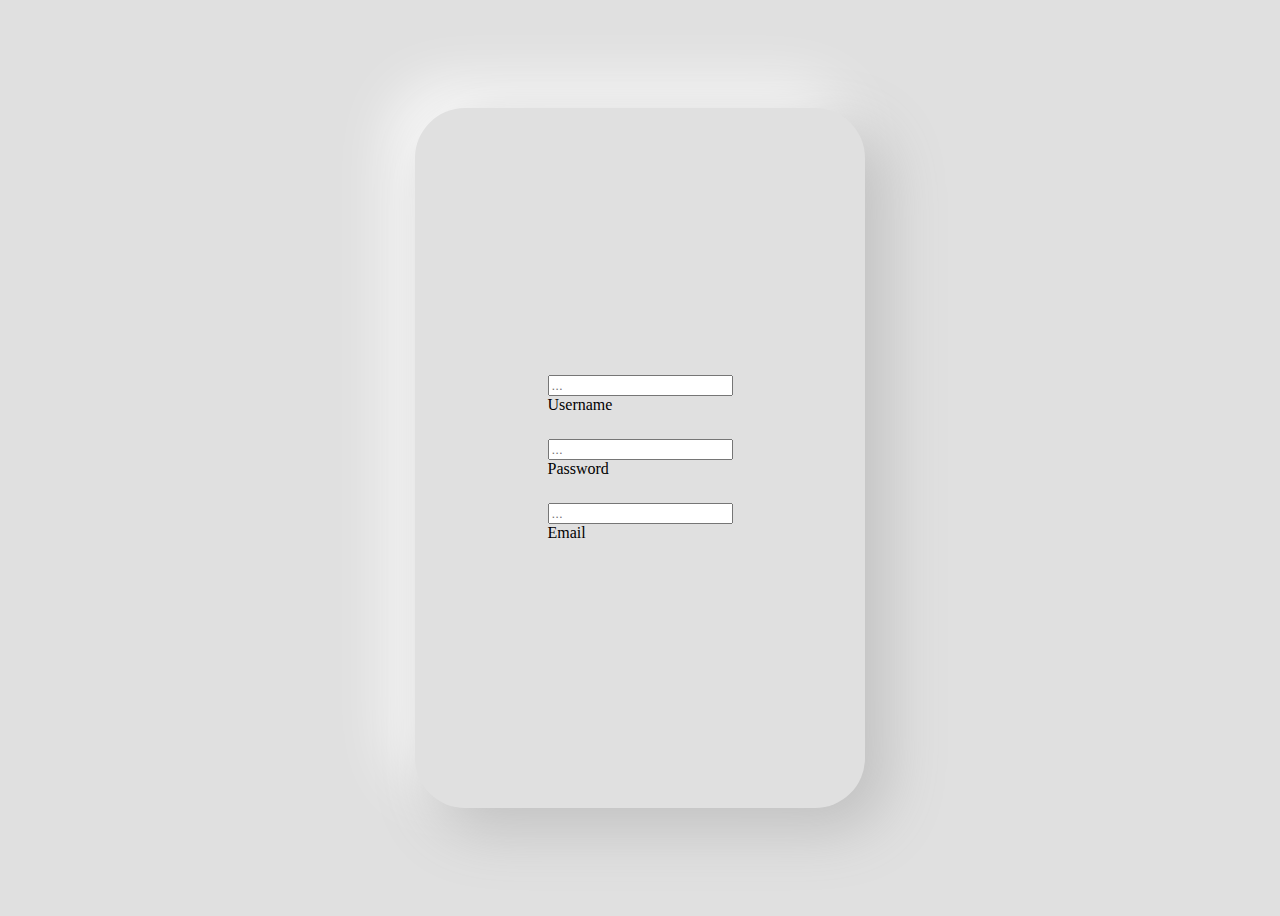
==== LoginForm/index.html @ 0e54b054 "added login form" ====
<!DOCTYPE html>
<html lang="en">
<head>
    <meta charset="UTF-8">
    <meta name="viewport" content="width=device-width, initial-scale=1.0">
    <title>Login Form</title>
    <link rel="stylesheet" href="style.css">
</head>
<body>
    <form class="login-form">
        <div class="form-input">
            <input type="text" name="username" id="username" placeholder="...">
            <label for="username">Username</label>
        </div>
        <div class="form-input">
            <input type="password" name="password" id="password" placeholder="...">
            <label for="password">Password</label>
        </div>
        <div class="form-input">
            <input type="email" name="email" id="email" placeholder="...">
            <label for="email">Email</label>
        </div>
    </form>
</body>
</html>
---- LoginForm/style.css ----
body {
    display: flex;
    justify-content: center;
    align-items: center;
    height: 100vh;
    background-color: #e0e0e0;
}

.login-form {
    display: flex;
    flex-direction: column;
    gap: 25px;
    align-items: center;
    justify-content: center;
    width: 450px;
    height: 700px;
    border-radius: 50px;
    background: #e0e0e0;
    box-shadow:  20px 20px 60px #bebebe,
                -20px -20px 60px #ffffff;
}

.form-input {
    display: flex;
    flex-direction: column;
}
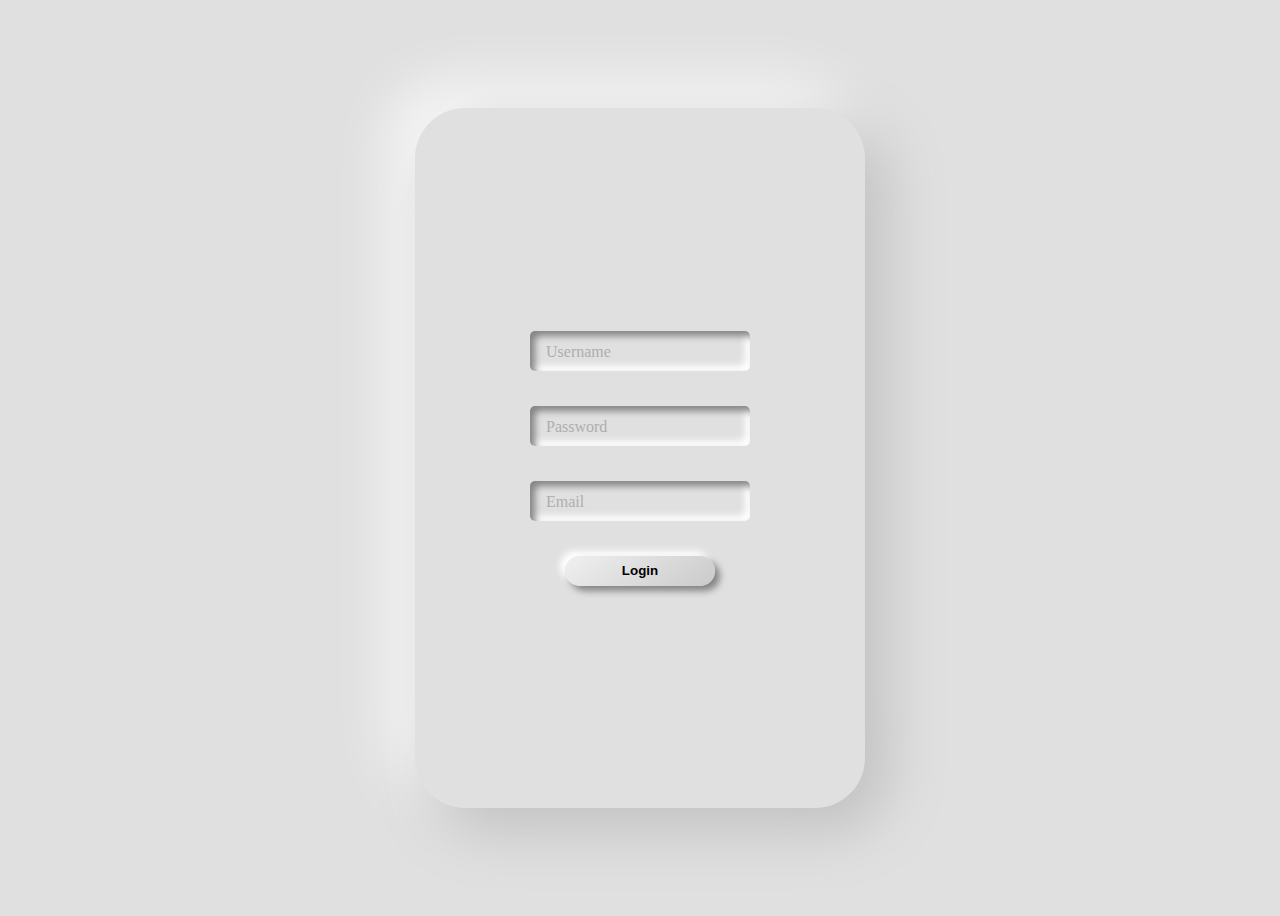
==== commit 3fc280f4: "update login form" ====
--- a/LoginForm/index.html
+++ b/LoginForm/index.html
@@ -9,17 +9,20 @@
 <body>
     <form class="login-form">
         <div class="form-input">
-            <input type="text" name="username" id="username" placeholder="...">
+            <input type="text" name="username" id="username" placeholder="">
             <label for="username">Username</label>
         </div>
         <div class="form-input">
-            <input type="password" name="password" id="password" placeholder="...">
+            <input type="password" name="password" id="password" placeholder="">
             <label for="password">Password</label>
         </div>
         <div class="form-input">
-            <input type="email" name="email" id="email" placeholder="...">
+            <input type="email" name="email" id="email" placeholder="">
             <label for="email">Email</label>
         </div>
+        <button class="btn">
+            Login
+        </button>
     </form>
 </body>
 </html>--- a/LoginForm/style.css
+++ b/LoginForm/style.css
@@ -9,7 +9,7 @@
 .login-form {
     display: flex;
     flex-direction: column;
-    gap: 25px;
+    gap: 35px;
     align-items: center;
     justify-content: center;
     width: 450px;
@@ -23,4 +23,49 @@
 .form-input {
     display: flex;
     flex-direction: column;
+    position: relative;
+}
+
+.form-input input {
+    border-radius: 5px;
+    width: 200px;
+    height: 30px;
+    padding: 5px;
+    padding-left: 15px;
+    background: #e0e0e0;
+    color: #565656;
+    box-shadow: inset 5px 5px 7px #848484,
+                inset -5px -5px 7px #ffffff;
+    border: none;
+}
+
+.form-input label {
+    position: absolute;
+    top: 0;
+    left: 0;
+    font-size: 16px;
+    translate: 0.625rem 0.625rem;
+    color: #aeaeae;
+    padding-inline: 0.25rem;
+    border: 2px solid transparent;
+    pointer-events: none;
+    transition: translate 250ms, background-color 250ms, border-color 250ms;
+}
+
+.form-input:focus-within label,
+.form-input:not(:has(:placeholder-shown)) label {
+    translate: 0.025rem -1.5rem;
+    color: #030104;
+}
+
+.btn {
+    cursor: pointer;
+    font-weight: 600;
+    width: 150px;
+    border: none;
+    height: 30px;
+    border-radius: 25px;
+    background: linear-gradient(145deg, #f0f0f0, #cacaca);
+    box-shadow:  5px 5px 7px #848484,
+                -5px -5px 7px #ffffff;
 }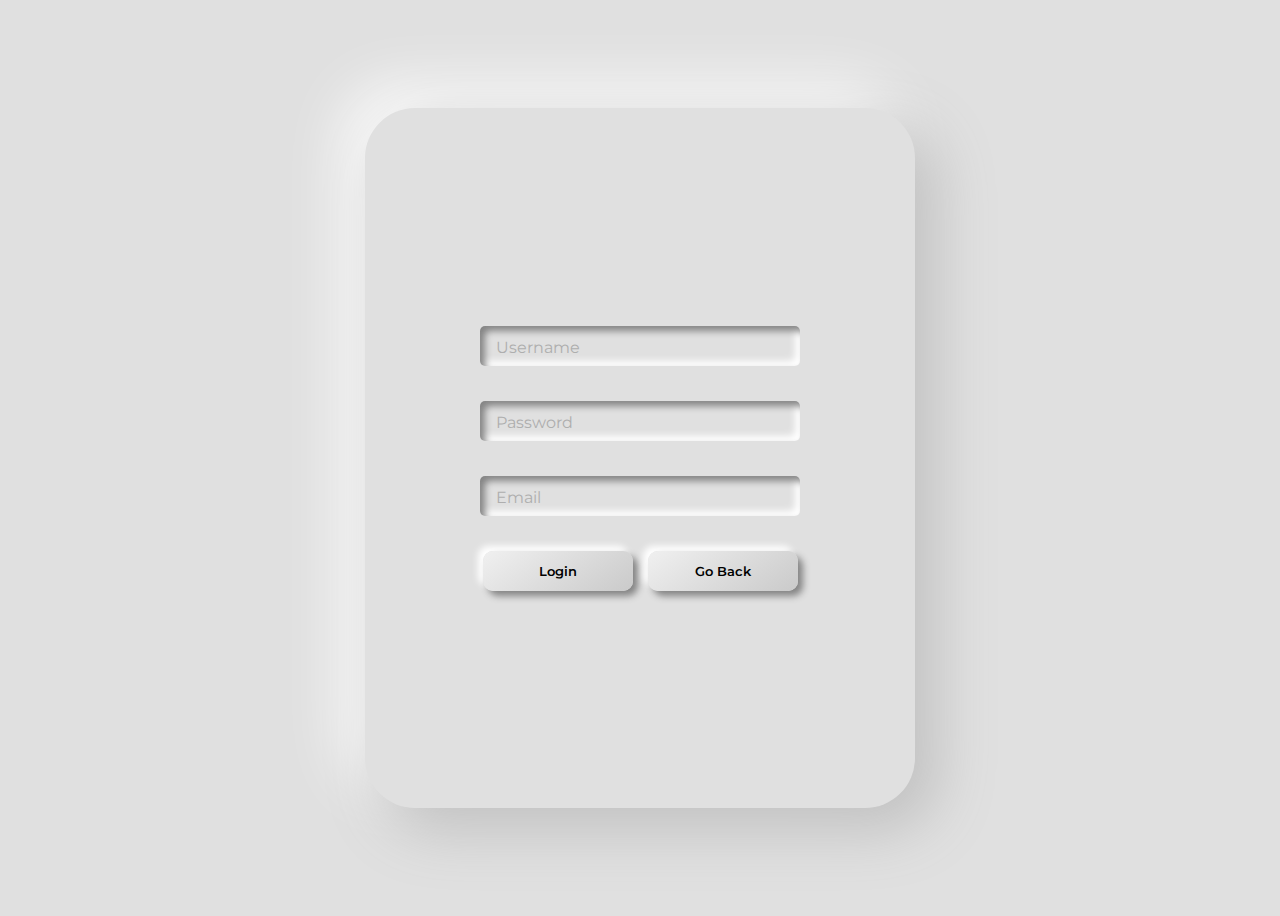
==== commit 0cbebb15: "updated login form" ====
--- a/LoginForm/index.html
+++ b/LoginForm/index.html
@@ -20,9 +20,14 @@
             <input type="email" name="email" id="email" placeholder="">
             <label for="email">Email</label>
         </div>
-        <button class="btn">
-            Login
-        </button>
+        <div class="buttons">
+            <button class="btn">
+                Login
+            </button>
+            <button class="btn">
+                Go Back
+            </button>
+        </div>
     </form>
 </body>
 </html>--- a/LoginForm/style.css
+++ b/LoginForm/style.css
@@ -1,3 +1,9 @@
+@import url('https://fonts.googleapis.com/css2?family=Montserrat:wght@100;300;400;500;600;700;800;900&display=swap');
+
+* {
+    font-family: 'Montserrat', serif;
+}
+
 body {
     display: flex;
     justify-content: center;
@@ -12,7 +18,7 @@
     gap: 35px;
     align-items: center;
     justify-content: center;
-    width: 450px;
+    width: 550px;
     height: 700px;
     border-radius: 50px;
     background: #e0e0e0;
@@ -28,7 +34,7 @@
 
 .form-input input {
     border-radius: 5px;
-    width: 200px;
+    width: 300px;
     height: 30px;
     padding: 5px;
     padding-left: 15px;
@@ -58,14 +64,25 @@
     color: #030104;
 }
 
+.buttons {
+    display: flex;
+    gap: 15px;
+}
+
 .btn {
     cursor: pointer;
     font-weight: 600;
     width: 150px;
     border: none;
-    height: 30px;
-    border-radius: 25px;
+    height: 40px;
+    border-radius: 10px;
     background: linear-gradient(145deg, #f0f0f0, #cacaca);
     box-shadow:  5px 5px 7px #848484,
                 -5px -5px 7px #ffffff;
+}
+
+.btn:hover {
+    background: linear-gradient(145deg, #cacaca, #f0f0f0);
+    box-shadow:  5px 5px 10px #5a5a5a,
+                 -5px -5px 10px #ffffff;
 }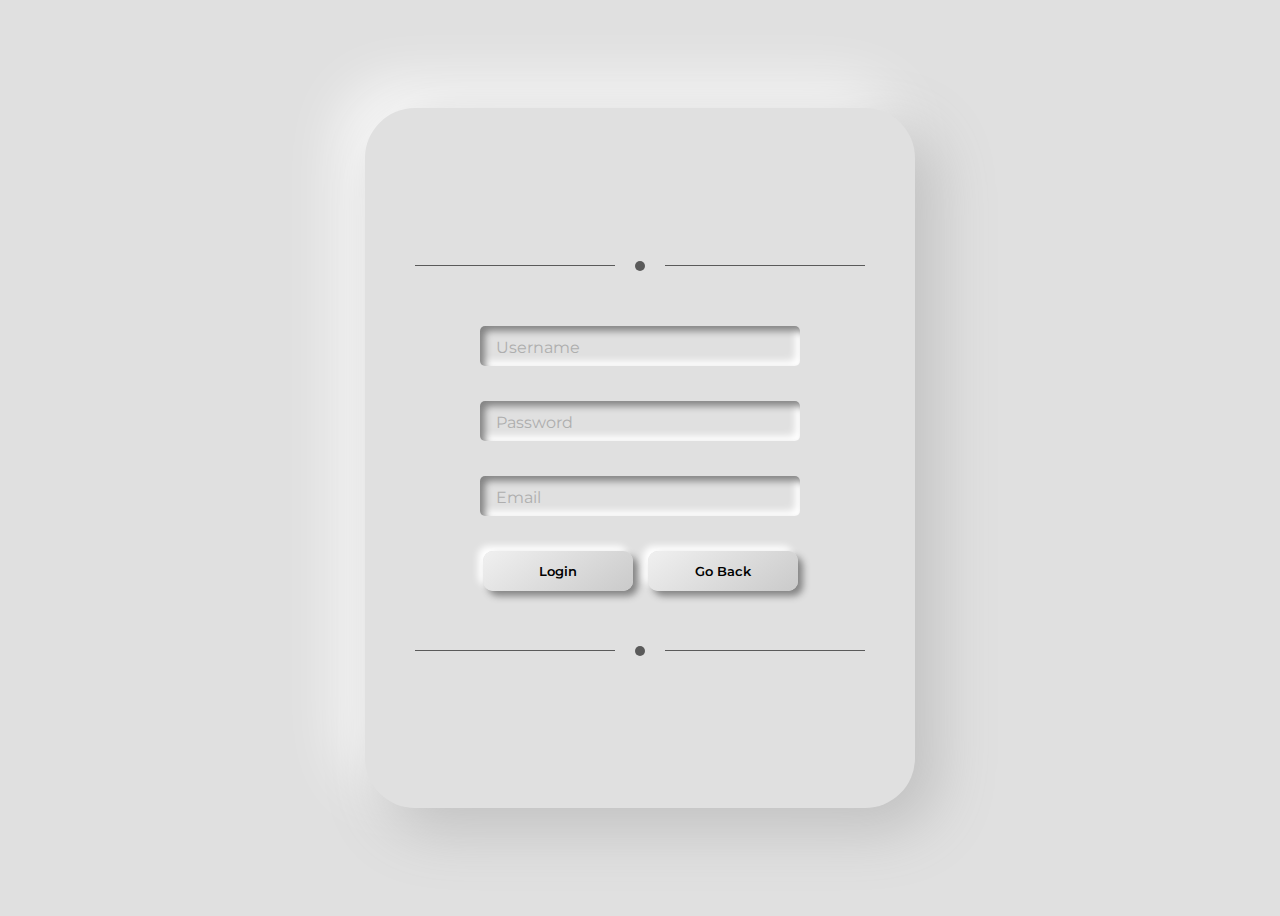
==== commit 97b5573b: "updated login form" ====
--- a/LoginForm/index.html
+++ b/LoginForm/index.html
@@ -8,6 +8,11 @@
 </head>
 <body>
     <form class="login-form">
+        <div class="separator">
+            <div class="separator-line"></div>
+            <div class="separator-dot"></div>
+            <div class="separator-line"></div>
+        </div>
         <div class="form-input">
             <input type="text" name="username" id="username" placeholder="">
             <label for="username">Username</label>
@@ -28,6 +33,11 @@
                 Go Back
             </button>
         </div>
+        <div class="separator">
+            <div class="separator-line"></div>
+            <div class="separator-dot"></div>
+            <div class="separator-line"></div>
+        </div>
     </form>
 </body>
 </html>--- a/LoginForm/style.css
+++ b/LoginForm/style.css
@@ -20,6 +20,7 @@
     justify-content: center;
     width: 550px;
     height: 700px;
+    border-radius: 50px;
     border-radius: 50px;
     background: #e0e0e0;
     box-shadow:  20px 20px 60px #bebebe,
@@ -45,6 +46,11 @@
     border: none;
 }
 
+.form-input input:focus {
+    outline: none;
+    border-inline: 2px solid white;
+}
+
 .form-input label {
     position: absolute;
     top: 0;
@@ -62,6 +68,7 @@
 .form-input:not(:has(:placeholder-shown)) label {
     translate: 0.025rem -1.5rem;
     color: #030104;
+    font-weight: 600;
 }
 
 .buttons {
@@ -85,4 +92,28 @@
     background: linear-gradient(145deg, #cacaca, #f0f0f0);
     box-shadow:  5px 5px 10px #5a5a5a,
                  -5px -5px 10px #ffffff;
-}+    font-weight: 700;
+}
+
+.separator {
+    display: flex;
+    align-items: center;
+    margin: 20px 0; 
+    padding: 0 50px;
+    gap: 10px;
+  }
+
+  .separator-line {
+    flex: 1;
+    height: 1px;
+    width: 200px;
+    background-color: #5a5a5a; /* Color of the line */
+  }
+
+  .separator-dot {
+    width: 10px;
+    height: 10px;
+    background-color: #5a5a5a; /* Color of the dot */
+    border-radius: 50%;
+    margin: 0 10px; /* Adjust the margin as needed */
+  }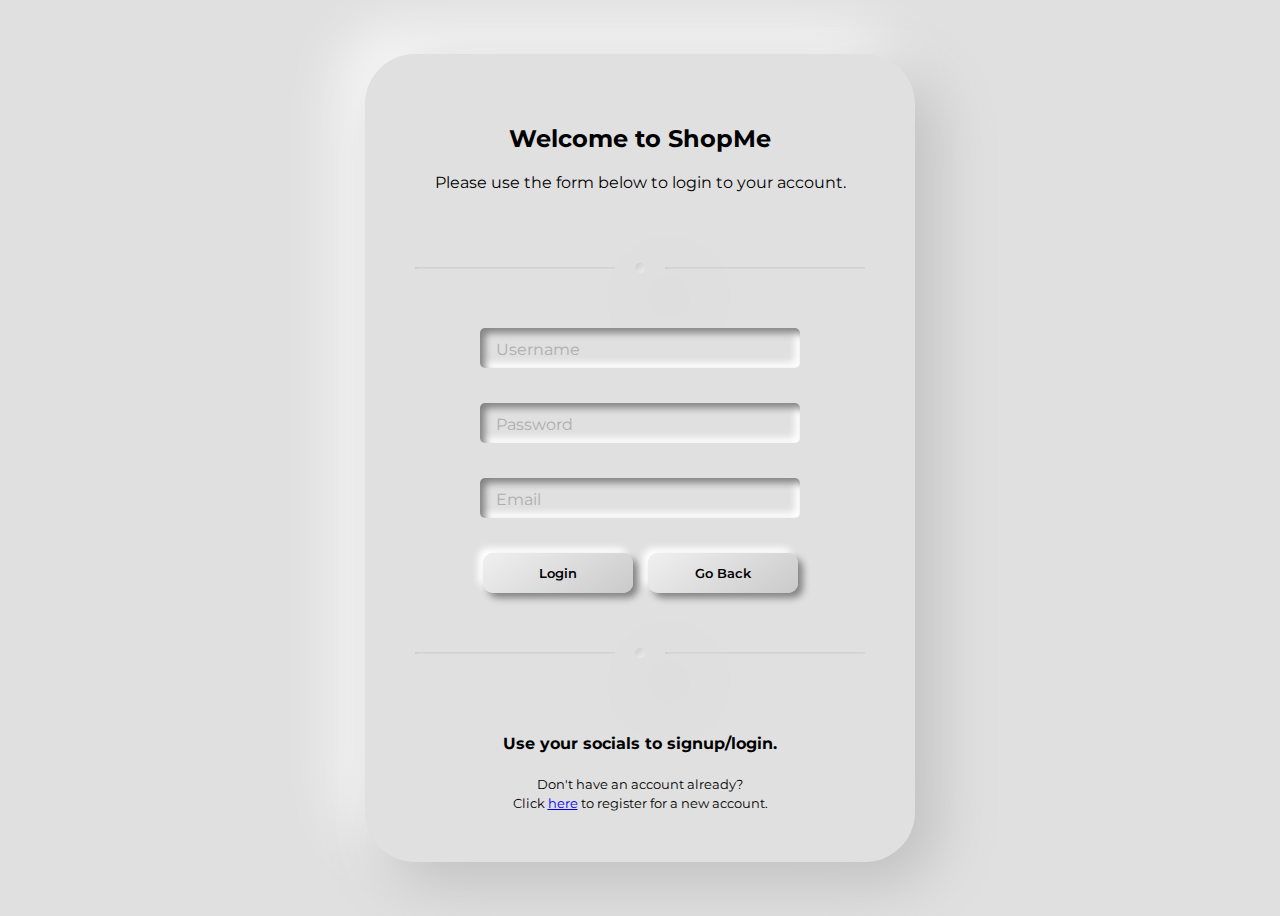
==== commit 972638e1: "updated login form" ====
--- a/LoginForm/index.html
+++ b/LoginForm/index.html
@@ -8,6 +8,14 @@
 </head>
 <body>
     <form class="login-form">
+        <div class="form-header">
+            <h2>
+                Welcome to ShopMe
+            </h2>
+            <p>
+                Please use the form below to login to your account.
+            </p>
+        </div>
         <div class="separator">
             <div class="separator-line"></div>
             <div class="separator-dot"></div>
@@ -26,7 +34,7 @@
             <label for="email">Email</label>
         </div>
         <div class="buttons">
-            <button class="btn">
+            <button class="btn" type="submit">
                 Login
             </button>
             <button class="btn">
@@ -38,6 +46,16 @@
             <div class="separator-dot"></div>
             <div class="separator-line"></div>
         </div>
+        <div class="form-footer">
+            <h4>
+                Use your socials to signup/login.
+            </h4>
+            <small>
+                Don't have an account already? 
+                <br>
+                Click <a href="#">here</a> to register for a new account.
+            </small>
+        </div>
     </form>
 </body>
 </html>--- a/LoginForm/style.css
+++ b/LoginForm/style.css
@@ -19,12 +19,16 @@
     align-items: center;
     justify-content: center;
     width: 550px;
-    height: 700px;
+    padding: 50px 0;
     border-radius: 50px;
     border-radius: 50px;
     background: #e0e0e0;
     box-shadow:  20px 20px 60px #bebebe,
                 -20px -20px 60px #ffffff;
+}
+
+.form-header {
+    text-align: center;
 }
 
 .form-input {
@@ -105,15 +109,25 @@
 
   .separator-line {
     flex: 1;
-    height: 1px;
+    height: 2px;
     width: 200px;
-    background-color: #5a5a5a; /* Color of the line */
+    background-color: #cacaca; 
+    background: #e0e0e0;
+    box-shadow: inset 2px 2px 4px #cacaca,
+                inset -2px -2px 4px #ffffff;
   }
 
   .separator-dot {
     width: 10px;
     height: 10px;
-    background-color: #5a5a5a; /* Color of the dot */
+    background-color: #5a5a5a; 
     border-radius: 50%;
-    margin: 0 10px; /* Adjust the margin as needed */
+    margin: 0 10px;
+    background: linear-gradient(145deg, #cacaca, #f0f0f0);
+    box-shadow:  29px 29px 65px #5a5a5a,
+                -29px -29px 65px #ffffff;
+  }
+
+  .form-footer {
+    text-align: center;
   }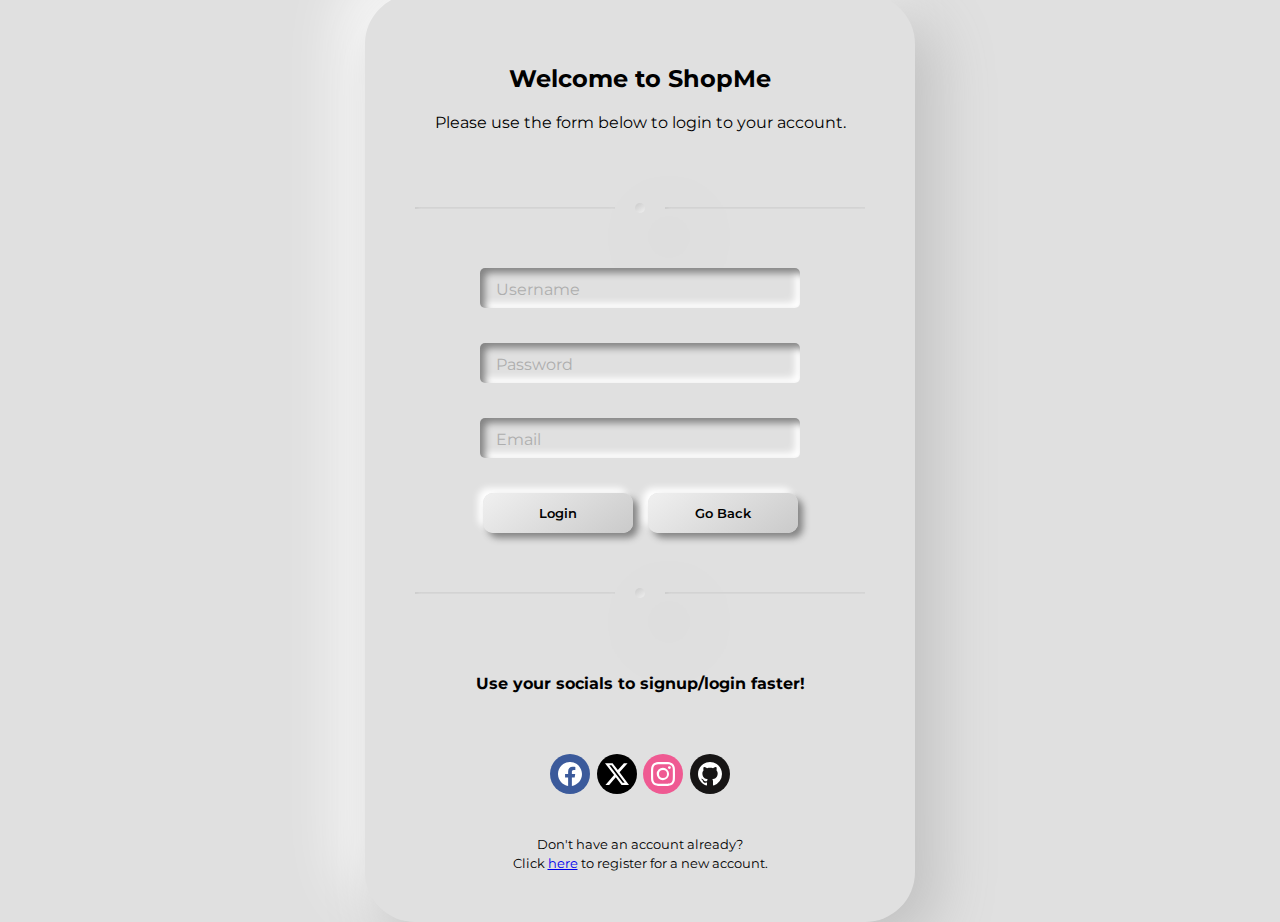
==== commit 2f700538: "updated login form" ====
--- a/LoginForm/index.html
+++ b/LoginForm/index.html
@@ -48,8 +48,34 @@
         </div>
         <div class="form-footer">
             <h4>
-                Use your socials to signup/login.
+                Use your socials to signup/login faster!
             </h4>
+            <div class="social-icons">
+                <a class="social-icon social-icon--facebook">
+                    <svg xmlns="http://www.w3.org/2000/svg" width="24" height="24" fill="currentColor" class="bi bi-facebook" viewBox="0 0 16 16">
+                        <path d="M16 8.049c0-4.446-3.582-8.05-8-8.05C3.58 0-.002 3.603-.002 8.05c0 4.017 2.926 7.347 6.75 7.951v-5.625h-2.03V8.05H6.75V6.275c0-2.017 1.195-3.131 3.022-3.131.876 0 1.791.157 1.791.157v1.98h-1.009c-.993 0-1.303.621-1.303 1.258v1.51h2.218l-.354 2.326H9.25V16c3.824-.604 6.75-3.934 6.75-7.951"/>
+                    </svg>
+                    <div class="tooltip">Facebook</div>
+                </a>
+                <a class="social-icon social-icon--twitter">
+                    <svg xmlns="http://www.w3.org/2000/svg" width="24" height="24" fill="currentColor" class="bi bi-twitter-x" viewBox="0 0 16 16">
+                        <path d="M12.6.75h2.454l-5.36 6.142L16 15.25h-4.937l-3.867-5.07-4.425 5.07H.316l5.733-6.57L0 .75h5.063l3.495 4.633L12.601.75Zm-.86 13.028h1.36L4.323 2.145H2.865l8.875 11.633Z"/>
+                    </svg>
+                    <div class="tooltip">Twitter</div>
+                </a>
+                <a class="social-icon social-icon--instagram">
+                    <svg xmlns="http://www.w3.org/2000/svg" width="24" height="24" fill="currentColor" class="bi bi-instagram" viewBox="0 0 16 16">
+                        <path d="M8 0C5.829 0 5.556.01 4.703.048 3.85.088 3.269.222 2.76.42a3.917 3.917 0 0 0-1.417.923A3.927 3.927 0 0 0 .42 2.76C.222 3.268.087 3.85.048 4.7.01 5.555 0 5.827 0 8.001c0 2.172.01 2.444.048 3.297.04.852.174 1.433.372 1.942.205.526.478.972.923 1.417.444.445.89.719 1.416.923.51.198 1.09.333 1.942.372C5.555 15.99 5.827 16 8 16s2.444-.01 3.298-.048c.851-.04 1.434-.174 1.943-.372a3.916 3.916 0 0 0 1.416-.923c.445-.445.718-.891.923-1.417.197-.509.332-1.09.372-1.942C15.99 10.445 16 10.173 16 8s-.01-2.445-.048-3.299c-.04-.851-.175-1.433-.372-1.941a3.926 3.926 0 0 0-.923-1.417A3.911 3.911 0 0 0 13.24.42c-.51-.198-1.092-.333-1.943-.372C10.443.01 10.172 0 7.998 0h.003zm-.717 1.442h.718c2.136 0 2.389.007 3.232.046.78.035 1.204.166 1.486.275.373.145.64.319.92.599.28.28.453.546.598.92.11.281.24.705.275 1.485.039.843.047 1.096.047 3.231s-.008 2.389-.047 3.232c-.035.78-.166 1.203-.275 1.485a2.47 2.47 0 0 1-.599.919c-.28.28-.546.453-.92.598-.28.11-.704.24-1.485.276-.843.038-1.096.047-3.232.047s-2.39-.009-3.233-.047c-.78-.036-1.203-.166-1.485-.276a2.478 2.478 0 0 1-.92-.598 2.48 2.48 0 0 1-.6-.92c-.109-.281-.24-.705-.275-1.485-.038-.843-.046-1.096-.046-3.233 0-2.136.008-2.388.046-3.231.036-.78.166-1.204.276-1.486.145-.373.319-.64.599-.92.28-.28.546-.453.92-.598.282-.11.705-.24 1.485-.276.738-.034 1.024-.044 2.515-.045v.002zm4.988 1.328a.96.96 0 1 0 0 1.92.96.96 0 0 0 0-1.92zm-4.27 1.122a4.109 4.109 0 1 0 0 8.217 4.109 4.109 0 0 0 0-8.217zm0 1.441a2.667 2.667 0 1 1 0 5.334 2.667 2.667 0 0 1 0-5.334"/>
+                    </svg>
+                    <div class="tooltip">Instagram</div>
+                </a>
+                <a class="social-icon social-icon--github">
+                    <svg xmlns="http://www.w3.org/2000/svg" width="24" height="24" fill="currentColor" class="bi bi-github" viewBox="0 0 16 16">
+                        <path d="M8 0C3.58 0 0 3.58 0 8c0 3.54 2.29 6.53 5.47 7.59.4.07.55-.17.55-.38 0-.19-.01-.82-.01-1.49-2.01.37-2.53-.49-2.69-.94-.09-.23-.48-.94-.82-1.13-.28-.15-.68-.52-.01-.53.63-.01 1.08.58 1.23.82.72 1.21 1.87.87 2.33.66.07-.52.28-.87.51-1.07-1.78-.2-3.64-.89-3.64-3.95 0-.87.31-1.59.82-2.15-.08-.2-.36-1.02.08-2.12 0 0 .67-.21 2.2.82.64-.18 1.32-.27 2-.27.68 0 1.36.09 2 .27 1.53-1.04 2.2-.82 2.2-.82.44 1.1.16 1.92.08 2.12.51.56.82 1.27.82 2.15 0 3.07-1.87 3.75-3.65 3.95.29.25.54.73.54 1.48 0 1.07-.01 1.93-.01 2.2 0 .21.15.46.55.38A8.012 8.012 0 0 0 16 8c0-4.42-3.58-8-8-8"/>
+                    </svg>
+                    <div class="tooltip">Github</div>
+                </a>
+            </div>
             <small>
                 Don't have an account already? 
                 <br>
--- a/LoginForm/style.css
+++ b/LoginForm/style.css
@@ -1,4 +1,11 @@
 @import url('https://fonts.googleapis.com/css2?family=Montserrat:wght@100;300;400;500;600;700;800;900&display=swap');
+
+:root {
+    --color-github: #171515;
+    --color-twitter: #000000;
+    --color-instagram: #ef5a92;
+    --color-facebook: #3b5a9b;
+  }
 
 * {
     font-family: 'Montserrat', serif;
@@ -105,9 +112,9 @@
     margin: 20px 0; 
     padding: 0 50px;
     gap: 10px;
-  }
-
-  .separator-line {
+}
+
+.separator-line {
     flex: 1;
     height: 2px;
     width: 200px;
@@ -115,9 +122,9 @@
     background: #e0e0e0;
     box-shadow: inset 2px 2px 4px #cacaca,
                 inset -2px -2px 4px #ffffff;
-  }
-
-  .separator-dot {
+}
+
+.separator-dot {
     width: 10px;
     height: 10px;
     background-color: #5a5a5a; 
@@ -126,8 +133,112 @@
     background: linear-gradient(145deg, #cacaca, #f0f0f0);
     box-shadow:  29px 29px 65px #5a5a5a,
                 -29px -29px 65px #ffffff;
-  }
-
-  .form-footer {
+}
+
+.form-footer {
     text-align: center;
-  }+}
+
+.social-icons {
+    display: flex;
+    justify-content: center;
+    align-items: center;
+    padding: 40px 20px;
+}
+
+.social-icon,
+.tooltip {
+    display: block;
+}
+
+.social-icon {
+    position: relative;
+    width: 40px;
+    height: 40px;
+    margin: 0 0.2rem;
+    border-radius: 50%;
+    cursor: pointer;
+    font-family: "Helvetica Neue", "Helvetica", "Arial", sans-serif;
+    font-size: 2.5rem;
+    text-decoration: none;
+    transition: all 0.15s ease;
+}
+
+.social-icon:hover {
+    color: #fff;
+}
+
+.social-icon:hover .tooltip {
+    visibility: visible;
+    opacity: 1;
+    transform: translate(-50%, -150%);
+}
+
+.social-icon:active {
+    box-shadow: 0px 1px 3px rgba(0, 0, 0, 0.5) inset;
+}
+
+.social-icon--twitter {
+        background: var(--color-twitter);
+        color: #fff;
+}
+
+.social-icon--twitter:hover {
+        background: var(--color-twitter);
+        color: #fff;
+}
+
+.social-icon--facebook {
+    background: var(--color-facebook);
+    color: #fff;
+}
+
+.social-icon--instagram {
+    background: var(--color-instagram);
+    color: #fff;
+}
+
+.social-icon--github {
+    background: var(--color-github);
+    color: #fff;
+}
+
+.social-icon svg {
+    position: relative;
+    bottom: 4px;
+}
+
+.tooltip {
+    position: absolute;
+    background-color: #5a5a5a;
+    color: #000000;
+    top: 40%;
+    left: 50%;
+    padding: 0.8rem 1rem;
+    border-radius: 40px;
+    font-size: 0.8rem;
+    font-weight: bold;
+    opacity: 0;
+    pointer-events: none;
+    text-transform: uppercase;
+    transform: translate(-50%, -100%);
+    transition: all 0.3s ease;
+    z-index: 1;
+    background: #e0e0e0;
+    box-shadow: inset 2px 2px 4px #cacaca,
+                inset -2px -2px 4px #ffffff;
+}
+
+.tooltip:after {
+    content: "";
+    display: block;
+    position: absolute;
+    bottom: 1px;
+    left: 50%;
+    width: 0;
+    height: 0;
+    border: solid;
+    border-width: 10px 10px 0 10px;
+    border-color: transparent;
+    transform: translate(-50%, 100%);
+}